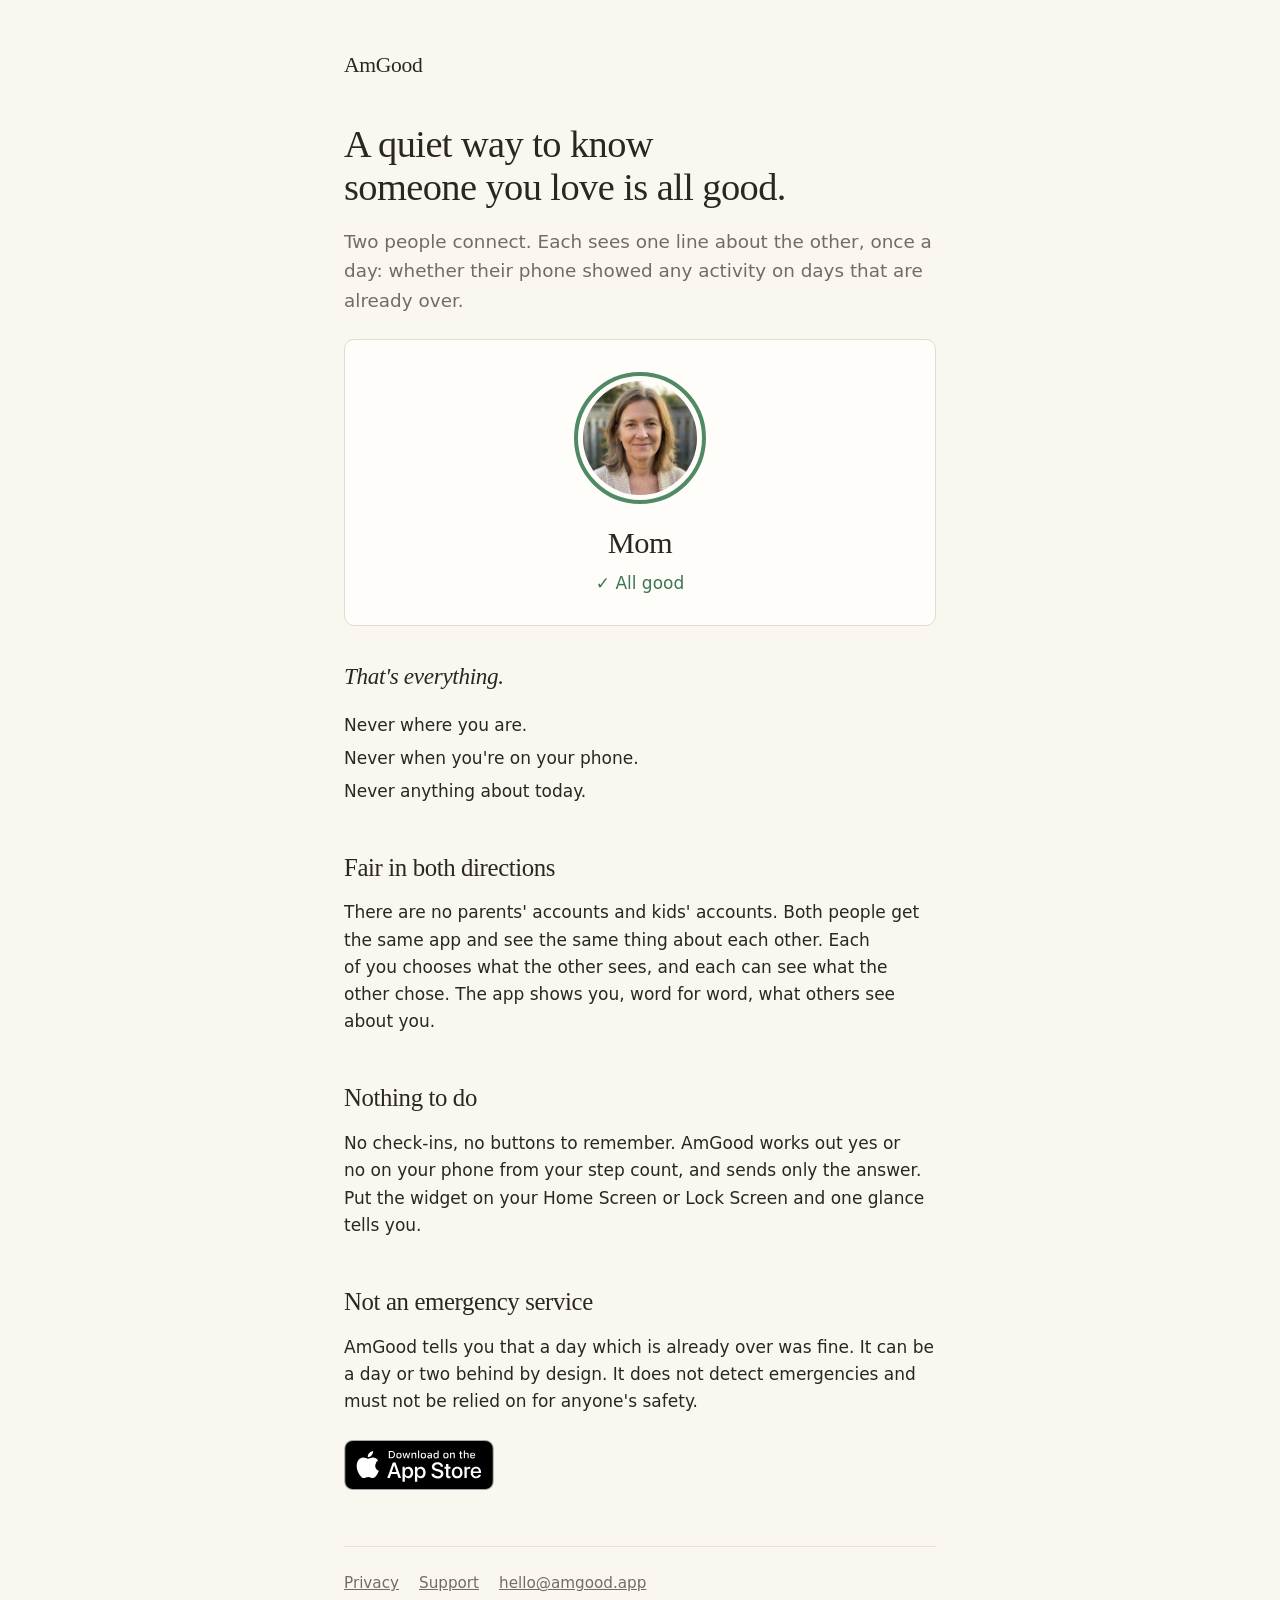
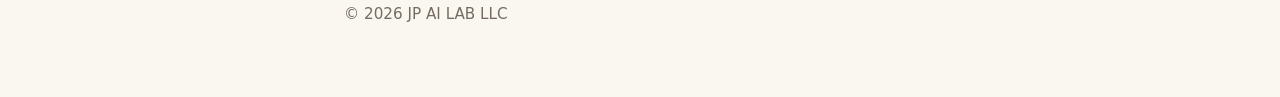
==== index.html @ 10d5a310 "amgood.app, published 2026-10-21" ====
<!doctype html>
<html lang="en">
<head>
<meta charset="utf-8">
<meta name="viewport" content="width=device-width, initial-scale=1">
<title>AmGood</title>
<meta name="description" content="Two people connect. Each sees one thing about the other: whether their phone showed activity on days that are already over. Never where, never when, never today.">
<meta property="og:title" content="AmGood">
<meta property="og:description" content="A quiet way to know someone you love is all good. Never where, never when, never today.">
<meta property="og:type" content="website">
<meta property="og:url" content="https://amgood.app/">
<link rel="icon" href="/icon.png">
<link rel="apple-touch-icon" href="/icon.png">
<link rel="stylesheet" href="/style.css?v=3">
  <meta name="apple-itunes-app" content="app-id=6818180885">
</head>
<body>
<main>
  <a class="mark" href="/">AmGood</a>
  <h1>A quiet way to know someone you love is all good.</h1>
  <p class="lede">Two people connect. Each sees one line about the other, once a day: whether their phone showed any activity on days that are already over.</p>

  <div class="card person" aria-label="What the other person sees: a portrait, a name, and the words All good">
    <div class="portrait"><img src="/mom.jpg" alt="" width="114" height="114" style="display:block;width:100%;height:100%;border-radius:50%;object-fit:cover"></div>
    <div class="name">Mom</div>
    <div class="status">&#10003; All good</div>
  </div>

  <p class="serif" style="font-size:1.45rem; font-style:italic; margin:2rem 0 0.5rem;">That's everything.</p>
  <ul class="never">
    <li>Never where you are.</li>
    <li>Never when you're on your phone.</li>
    <li>Never anything about today.</li>
  </ul>

  <h2>Fair in both directions</h2>
  <p>There are no parents' accounts and kids' accounts. Both people get the same app and see the same thing about each other. Each of you chooses what the other sees, and each can see what the other chose. The app shows you, word for word, what others see about you.</p>

  <h2>Nothing to do</h2>
  <p>No check-ins, no buttons to remember. AmGood works out yes or no on your phone from your step count, and sends only the answer. Put the widget on your Home Screen or Lock Screen and one glance tells you.</p>

  <h2>Not an emergency service</h2>
  <p>AmGood tells you that a day which is already over was fine. It can be a day or two behind by design. It does not detect emergencies and must not be relied on for anyone's safety.</p>

  <p><a class="store" href="https://apps.apple.com/app/id6818180885"><img src="/app-store-badge.svg" alt="Download on the App Store" width="150" height="50"></a></p>

  <hr>
  <footer>
    <p><a href="/privacy">Privacy</a><a href="/support">Support</a><a href="mailto:hello@amgood.app">hello@amgood.app</a></p>
    <p>&copy; 2026 JP AI LAB LLC</p>
  </footer>
</main>
</body>
</html>
---- style.css ----
:root { --paper: #FAF7F1; --ink: #2A2622; --muted: #756C61; --green: #3E7552; --ring: #4F8A64; --hair: #E8E1D5; --card: #FFFDF9; --border: #E3DBCD; }
* { box-sizing: border-box; }
html { -webkit-text-size-adjust: 100%; }
body { margin: 0; background: var(--paper); color: var(--ink); font: 17px/1.6 -apple-system, BlinkMacSystemFont, system-ui, "Helvetica Neue", sans-serif; }
main { max-width: 40rem; margin: 0 auto; padding: 3rem 1.5rem 4rem; }
h1, h2, .mark, .serif { font-family: ui-serif, "New York", Georgia, serif; font-weight: 400; letter-spacing: -0.015em; }
.mark { font-size: 1.35rem; color: var(--ink); text-decoration: none; }
h1 { font-size: 2.4rem; line-height: 1.12; margin: 2.5rem 0 1rem; text-wrap: balance; }
h2 { font-size: 1.55rem; line-height: 1.2; margin: 3rem 0 0.75rem; }
h3 { font-size: 1.05rem; margin: 1.75rem 0 0.25rem; }
p, li { text-wrap: pretty; }
.lede { font-size: 1.15rem; color: var(--muted); }
.muted { color: var(--muted); }
ul { padding-left: 1.2rem; }
li { margin: 0.35rem 0; }
a { color: var(--green); }
.card { background: var(--card); border: 1px solid var(--border); border-radius: 10px; padding: 1.25rem 1.5rem; margin: 1.5rem 0; }
.card p { margin: 0.4rem 0; }
.never { padding-left: 0; }
.never li { list-style: none; }
hr { border: 0; border-top: 1px solid var(--hair); margin: 3rem 0 1.5rem; }
table { width: 100%; border-collapse: collapse; font-size: 0.95rem; }
th, td { text-align: left; vertical-align: top; padding: 0.6rem 0.75rem 0.6rem 0; border-top: 1px solid var(--hair); }
th { font-weight: 600; width: 38%; }
footer { color: var(--muted); font-size: 0.95rem; }
footer a { color: var(--muted); margin-right: 1.25rem; }
footer p { margin: 0.4rem 0; }

/* Home: the card the other person sees. */
.person { display: flex; flex-direction: column; align-items: center; text-align: center; padding: 2rem 1rem 1.75rem; }
.portrait { width: 132px; height: 132px; border-radius: 50%; border: 4px solid var(--ring); padding: 5px; }
.portrait span { display: flex; align-items: center; justify-content: center; width: 100%; height: 100%; border-radius: 50%; background: #EFE8DB; color: #8C8071; font-family: ui-serif, "New York", Georgia, serif; font-size: 3rem; }
.portrait img { display: block; width: 100%; height: 100%; border-radius: 50%; object-fit: cover; }
.person .name { font-family: ui-serif, "New York", Georgia, serif; font-size: 1.9rem; letter-spacing: -0.015em; margin-top: 0.9rem; }
.person .status { color: var(--green); font-weight: 500; margin-top: 0.15rem; }
.store { display: inline-block; margin-top: 0.5rem; line-height: 0; }
.store img { display: block; }
@media (max-width: 30rem) { h1 { font-size: 2rem; } th { width: 42%; } }
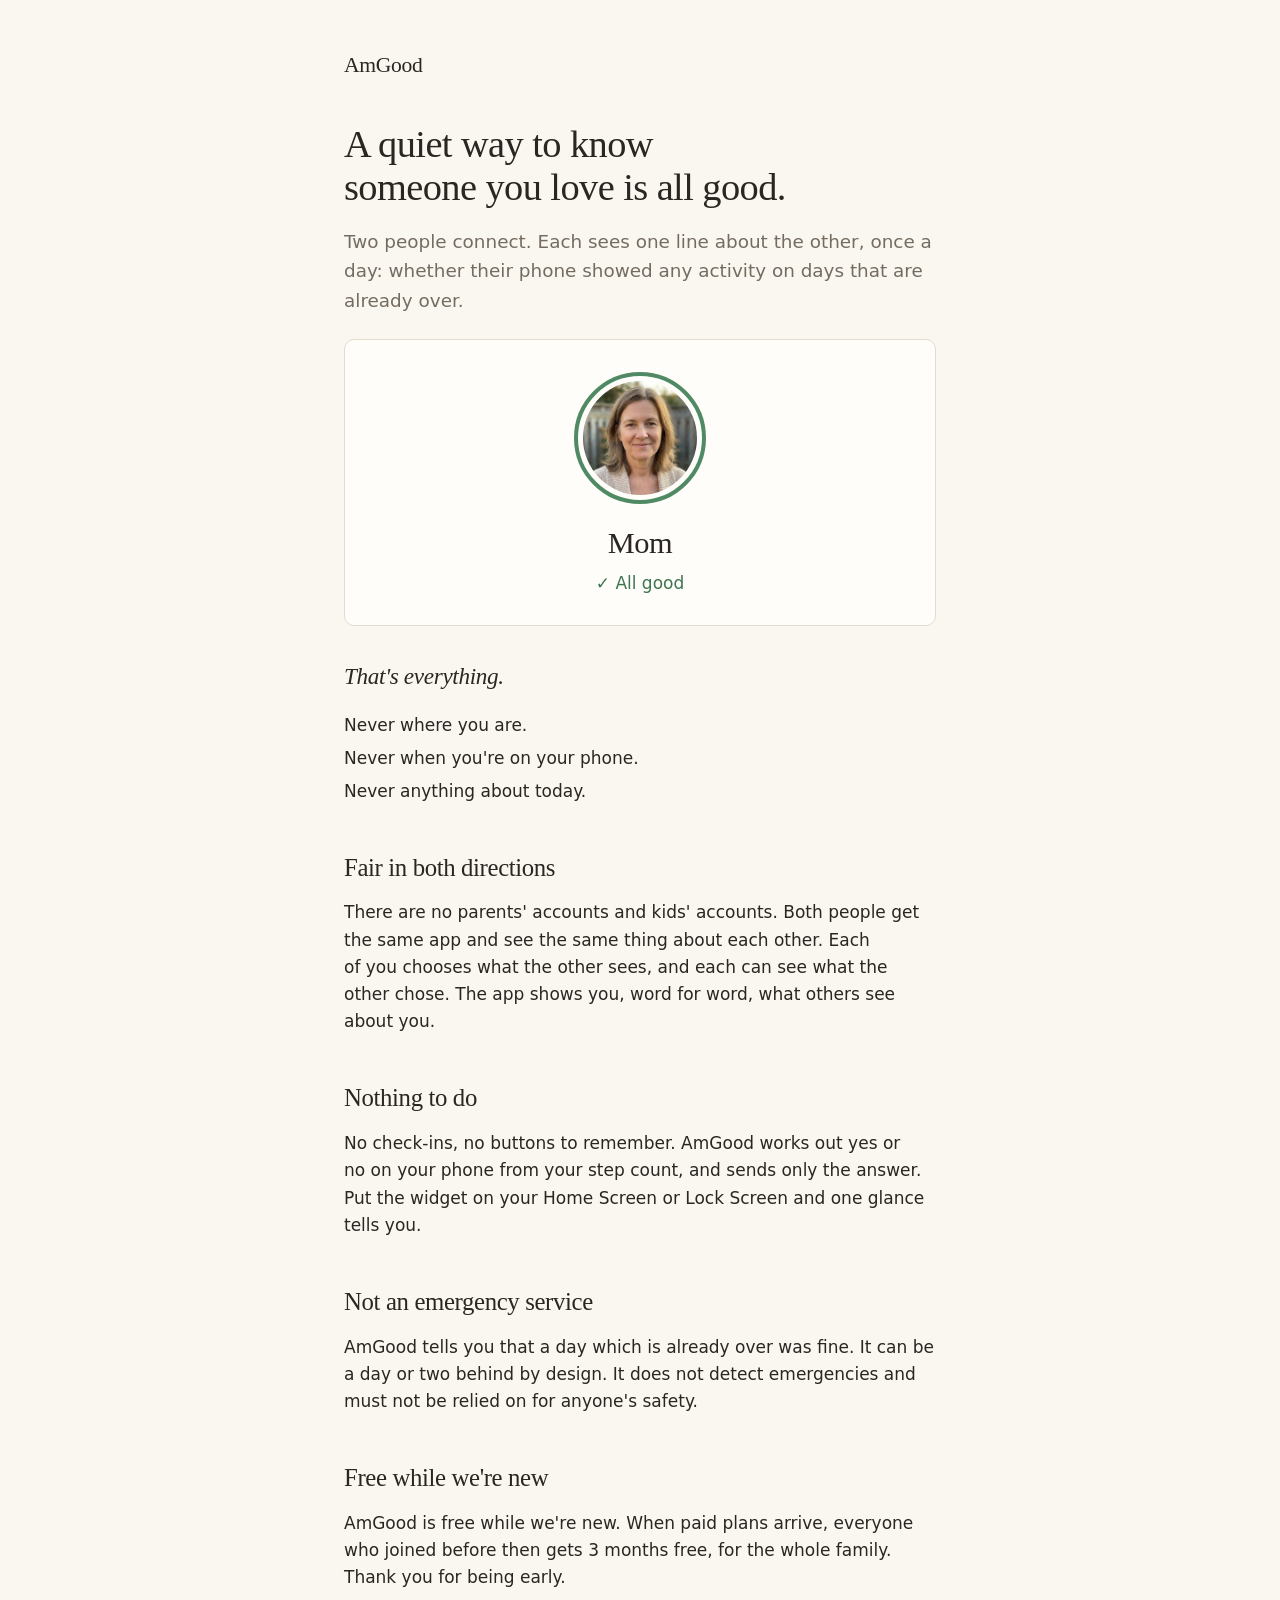
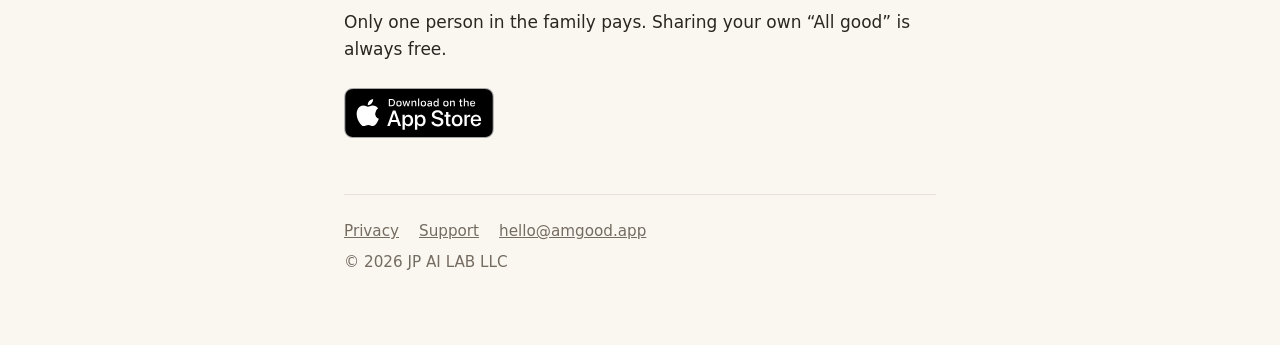
==== commit 0c714b02: "amgood.app, published 2026-11-21" ====
--- a/index.html
+++ b/index.html
@@ -4,6 +4,8 @@
 <meta charset="utf-8">
 <meta name="viewport" content="width=device-width, initial-scale=1">
 <title>AmGood</title>
+<meta name="p:domain_verify" content="71f48dc4cadeabb0bf8379b8d0122a4f"/>
+<link rel="canonical" href="https://amgood.app/">
 <meta name="description" content="Two people connect. Each sees one thing about the other: whether their phone showed activity on days that are already over. Never where, never when, never today.">
 <meta property="og:title" content="AmGood">
 <meta property="og:description" content="A quiet way to know someone you love is all good. Never where, never when, never today.">
@@ -42,7 +44,20 @@
   <h2>Not an emergency service</h2>
   <p>AmGood tells you that a day which is already over was fine. It can be a day or two behind by design. It does not detect emergencies and must not be relied on for anyone's safety.</p>
 
-  <p><a class="store" href="https://apps.apple.com/app/id6818180885"><img src="/app-store-badge.svg" alt="Download on the App Store" width="150" height="50"></a></p>
+  <h2>Free while we're new</h2>
+  <p>AmGood is free while we're new. When paid plans arrive, everyone who joined before then gets 3 months free, for the whole family. Thank you for being early.</p>
+  <p>Only one person in the family pays. Sharing your own &ldquo;All good&rdquo; is always free.</p>
+
+  <p><a class="store" href="https://apps.apple.com/app/apple-store/id6818180885?pt=128047144&amp;ct=website&amp;mt=8"><img src="/app-store-badge.svg" alt="Download on the App Store" width="150" height="50"></a></p>
+
+  <script>
+    // Visitors from a tagged link (Pinterest pins carry utm_source) keep their source in Apple's campaign numbers.
+    (function () {
+      var s = (new URLSearchParams(location.search).get("utm_source") || "").replace(/[^a-z0-9_-]/gi, "").slice(0, 40);
+      var a = document.querySelector("a.store");
+      if (s && a) a.href = a.href.replace(/ct=[^&]*/, "ct=" + s);
+    })();
+  </script>
 
   <hr>
   <footer>
